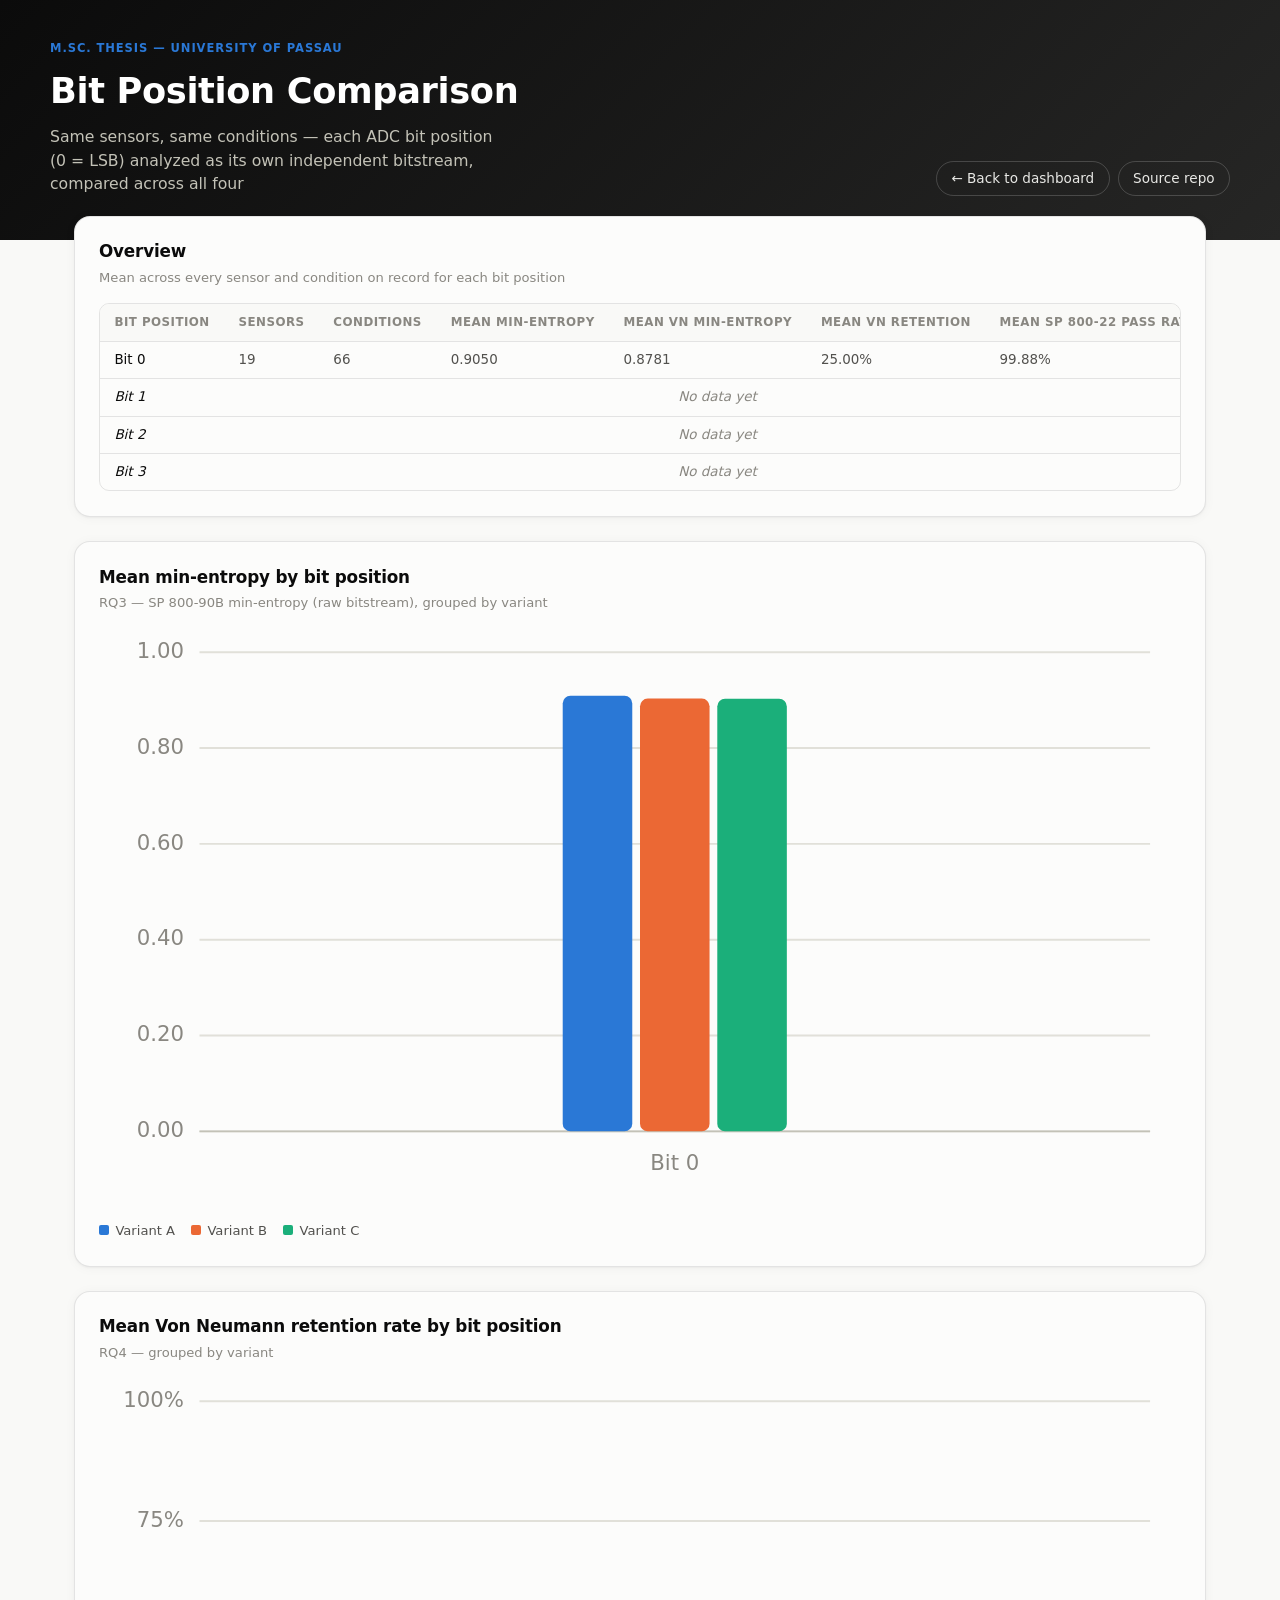
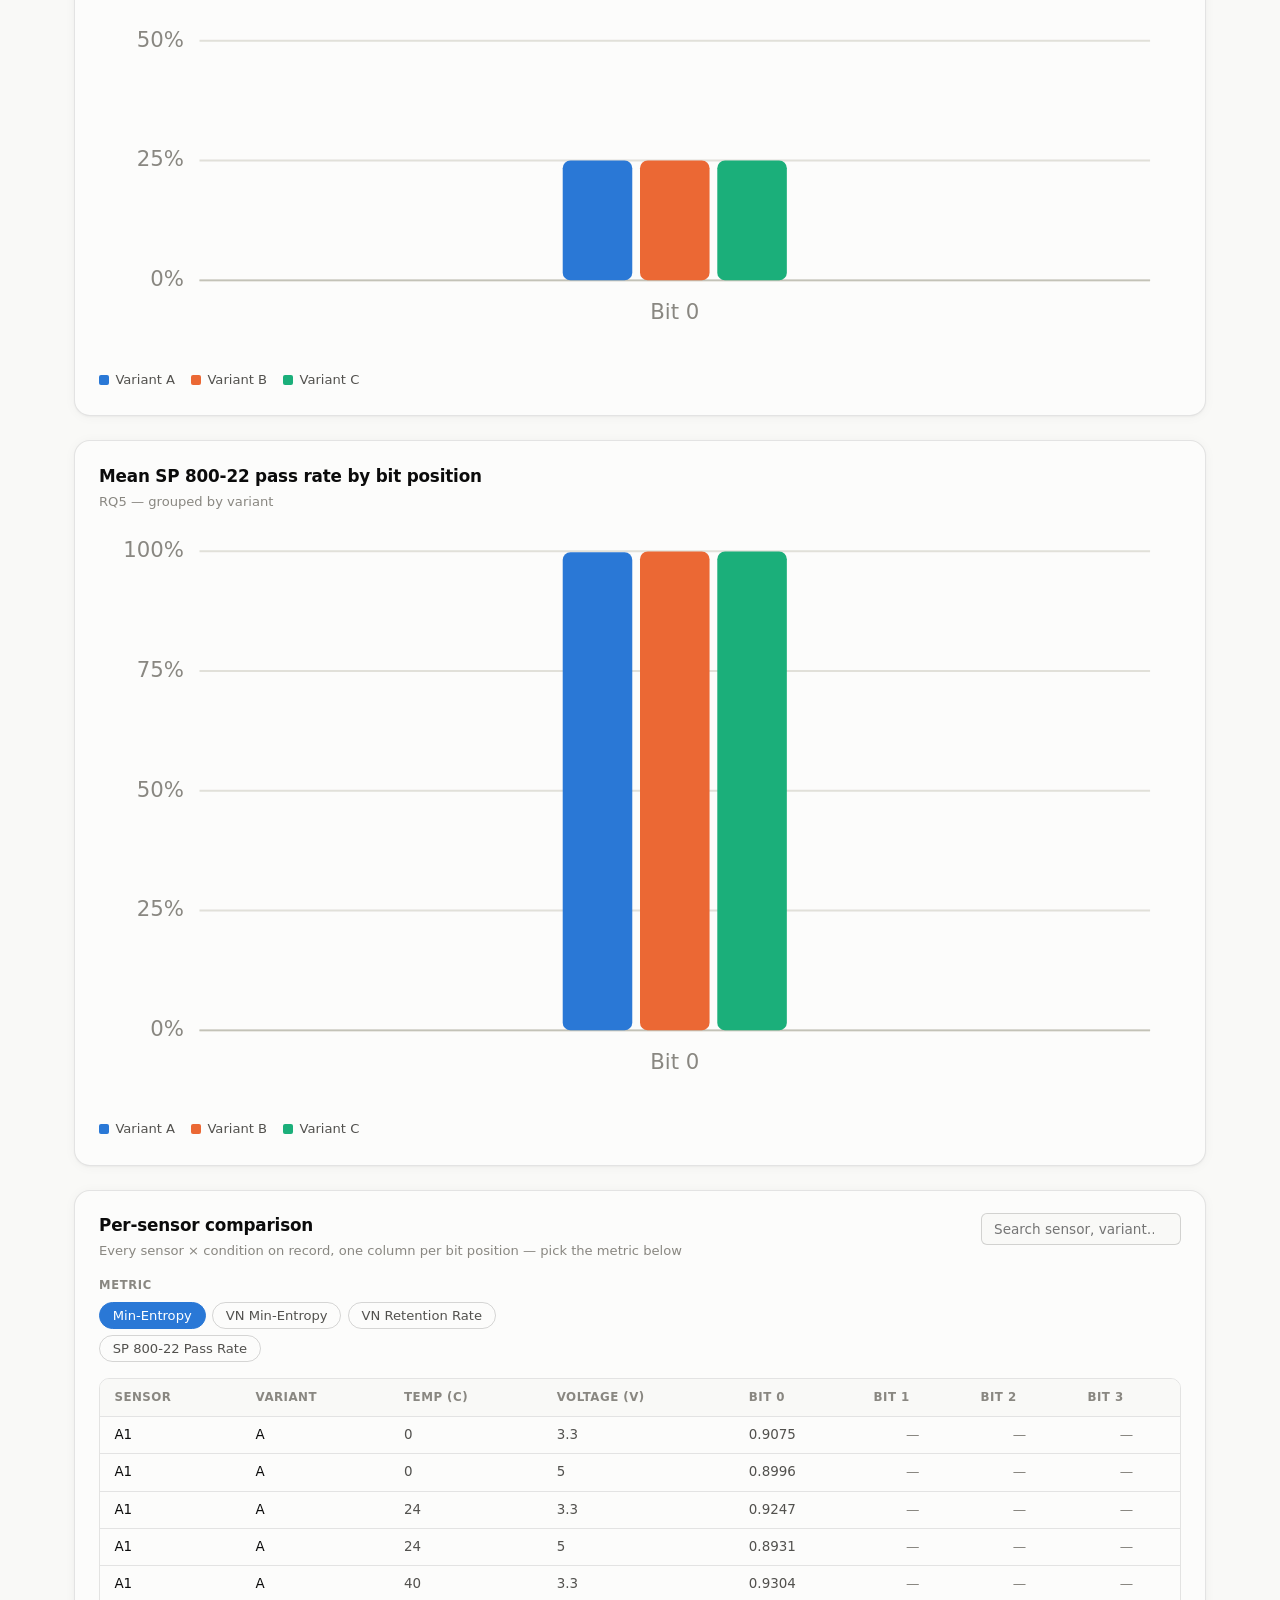
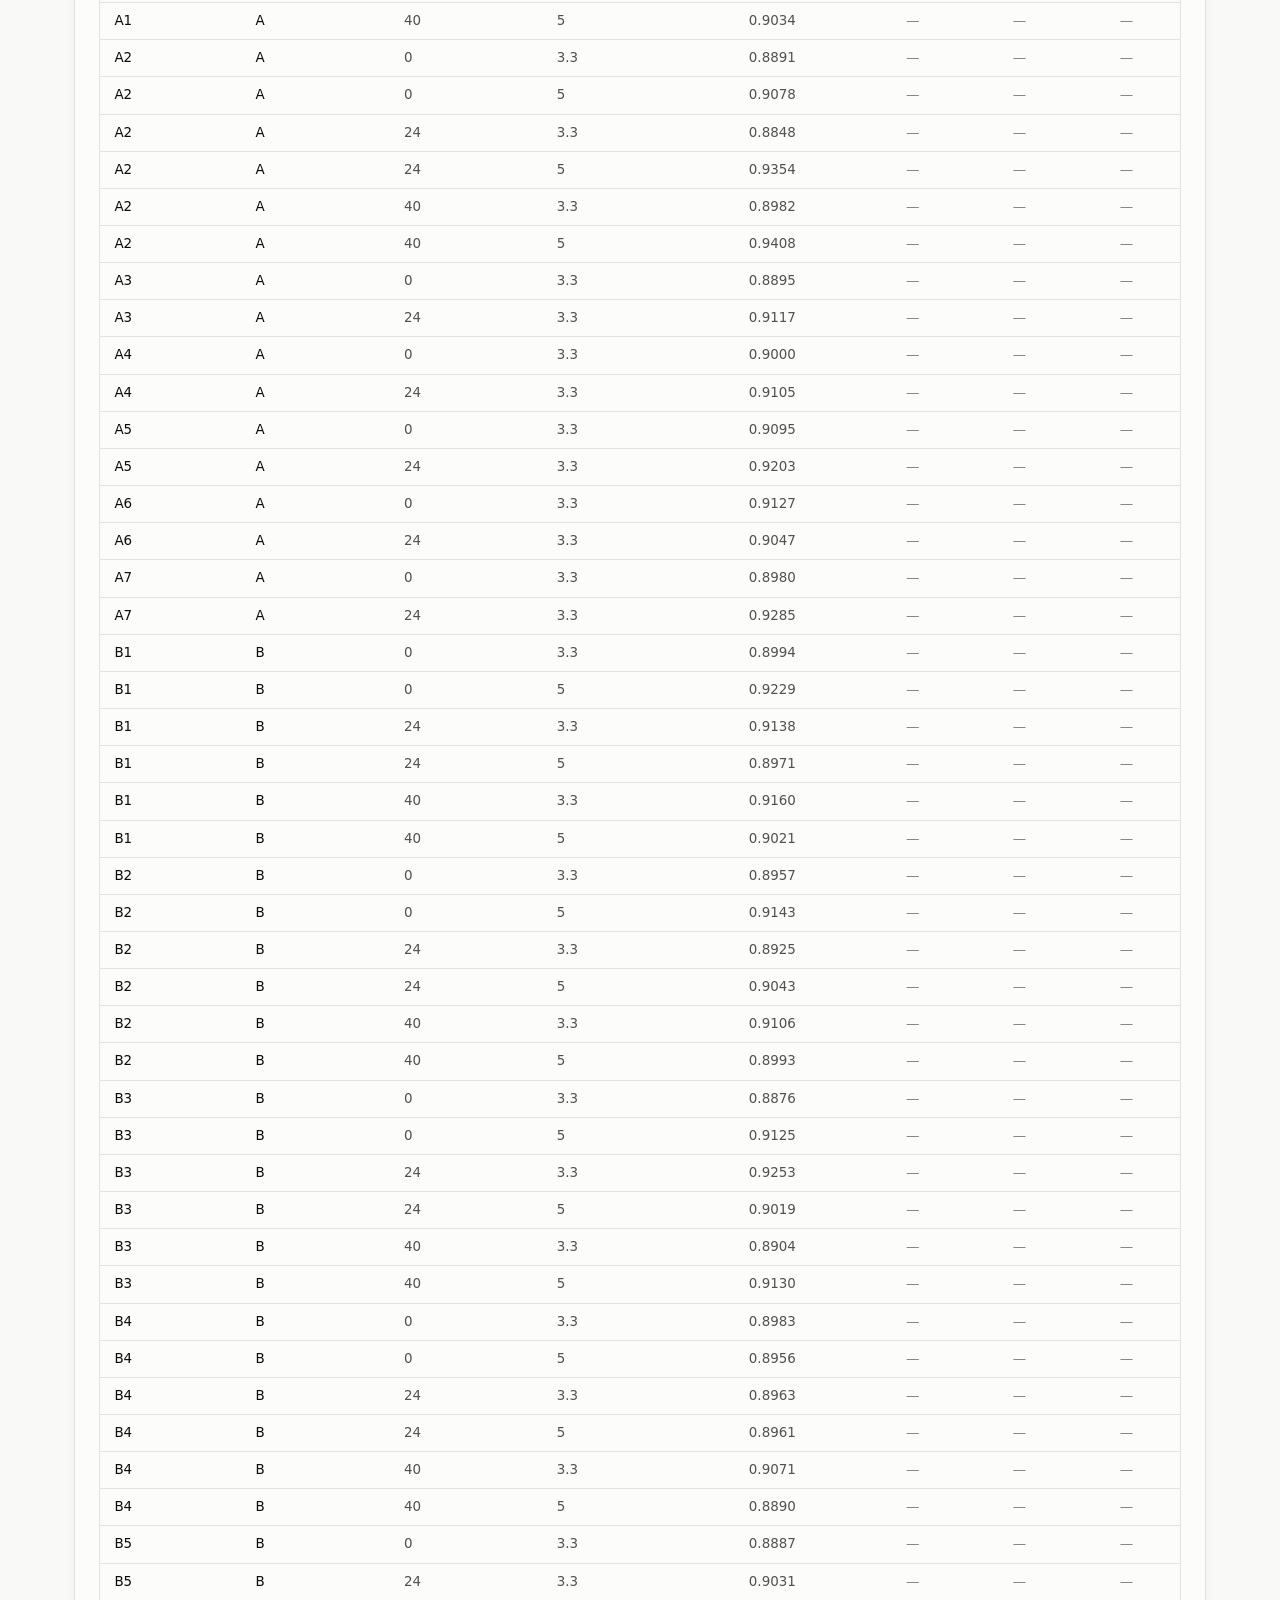
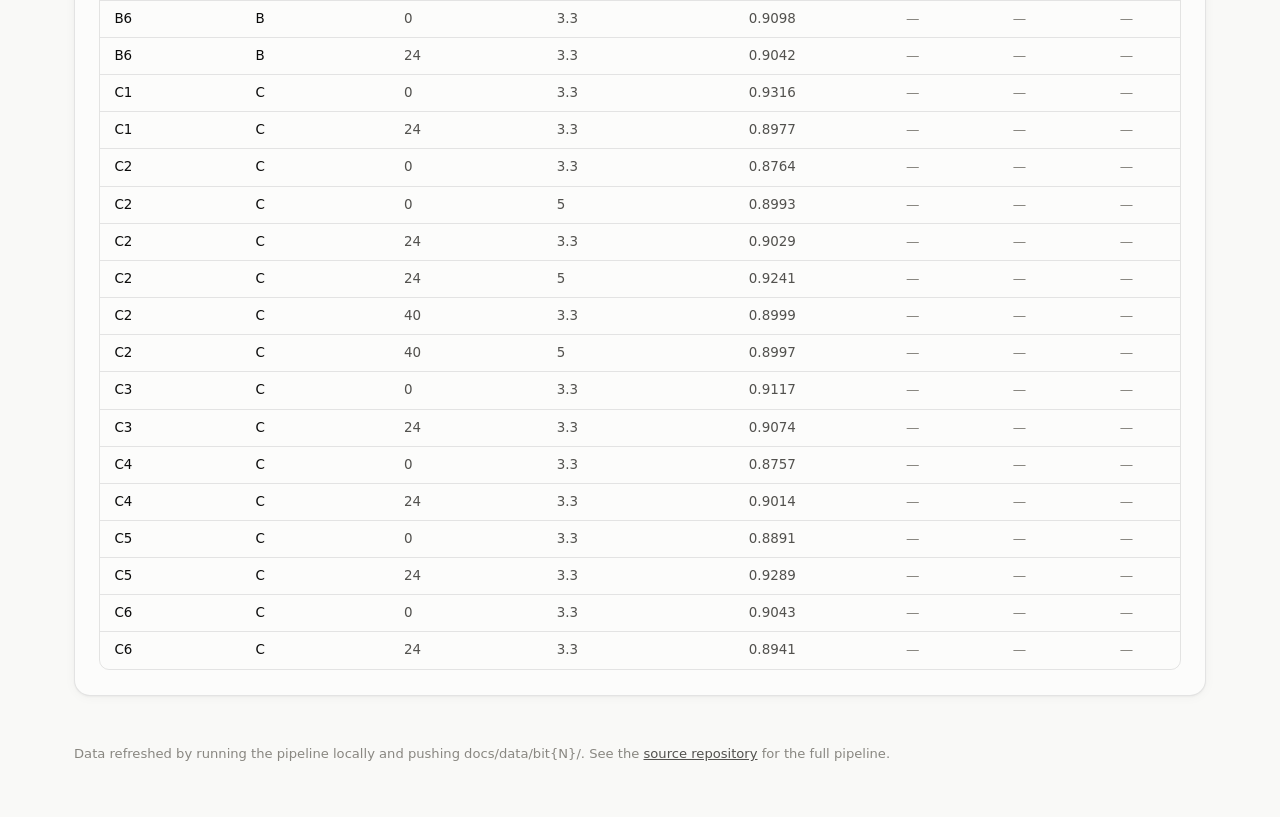
==== docs/compare.html @ b134b30b "Switch multi-bit LSB extraction to per-bit-position analysis; add bit-position comparison view The p" ====
<!doctype html>
<html lang="en">
<head>
<meta charset="utf-8">
<meta name="viewport" content="width=device-width, initial-scale=1">
<title>LM35 TRNG Analysis — Bit Position Comparison</title>
<meta name="description" content="Compare min-entropy, Von Neumann retention, and SP 800-22 pass rate across ADC bit positions 0-3, analyzed as independent bit-plane streams.">
<link rel="stylesheet" href="styles.css">
</head>
<body>

<header class="site-header">
  <div class="header-inner">
    <div class="header-text">
      <p class="eyebrow">M.Sc. Thesis — University of Passau</p>
      <h1>Bit Position Comparison</h1>
      <p class="subtitle">Same sensors, same conditions — each ADC bit position (0 = LSB) analyzed as its own independent bitstream, compared across all four</p>
    </div>
    <nav class="header-meta">
      <a href="index.html">&#8592; Back to dashboard</a>
      <a href="https://github.com/ViravRakholiya/lm35-trng-analysis">Source repo</a>
    </nav>
  </div>
</header>

<main>
  <section class="table-card">
    <div class="card-head">
      <div>
        <h2>Overview</h2>
        <p class="card-sub">Mean across every sensor and condition on record for each bit position</p>
      </div>
    </div>
    <div class="table-scroll"><table id="overview-table"></table></div>
  </section>

  <section class="chart-card">
    <div class="card-head">
      <div>
        <h2>Mean min-entropy by bit position</h2>
        <p class="card-sub">RQ3 — SP 800-90B min-entropy (raw bitstream), grouped by variant</p>
      </div>
    </div>
    <div class="chart-svg-wrap" id="chart-entropy-compare"></div>
  </section>

  <section class="chart-card">
    <div class="card-head">
      <div>
        <h2>Mean Von Neumann retention rate by bit position</h2>
        <p class="card-sub">RQ4 — grouped by variant</p>
      </div>
    </div>
    <div class="chart-svg-wrap" id="chart-retention-compare"></div>
  </section>

  <section class="chart-card">
    <div class="card-head">
      <div>
        <h2>Mean SP 800-22 pass rate by bit position</h2>
        <p class="card-sub">RQ5 — grouped by variant</p>
      </div>
    </div>
    <div class="chart-svg-wrap" id="chart-passrate-compare"></div>
  </section>

  <section class="table-card">
    <div class="card-head">
      <div>
        <h2>Per-sensor comparison</h2>
        <p class="card-sub">Every sensor &times; condition on record, one column per bit position — pick the metric below</p>
      </div>
      <div class="table-tools">
        <input type="search" id="pivot-search" placeholder="Search sensor, variant…">
      </div>
    </div>
    <div class="filter-group" style="margin-bottom: 1rem;">
      <span class="filter-group-label">Metric</span>
      <div class="pill-row" id="metric-switch"></div>
    </div>
    <div class="table-scroll"><table id="pivot-table"></table></div>
  </section>
</main>

<footer class="site-footer">
  <p>Data refreshed by running the pipeline locally and pushing docs/data/bit{N}/. See the
    <a href="https://github.com/ViravRakholiya/lm35-trng-analysis">source repository</a> for the full pipeline.</p>
</footer>

<div id="tooltip" class="tooltip" hidden></div>

<script src="chart-utils.js"></script>
<script src="compare.js"></script>
</body>
</html>
---- docs/styles.css ----
/* ---------------------------------------------------------------------
   Design tokens — validated categorical palette, light-first, dark via
   prefers-color-scheme. See the project's dataviz conventions.
   --------------------------------------------------------------------- */
:root {
  color-scheme: light;
  --surface: #fcfcfb;
  --page: #f9f9f7;
  --ink-primary: #0b0b0b;
  --ink-secondary: #52514e;
  --ink-muted: #898781;
  --gridline: #e1e0d9;
  --baseline: #c3c2b7;
  --border: rgba(11, 11, 11, 0.1);
  --border-strong: rgba(11, 11, 11, 0.16);

  --series-a: #2a78d6;
  --series-b: #eb6834;
  --series-c: #1baf7a;
  --series-volt-1: #4a3aa7;
  --series-volt-2: #eda100;

  --seq-100: #cde2fb;
  --seq-700: #0d366b;
  --pending-fill: repeating-linear-gradient(
    45deg, rgba(137, 135, 129, 0.18), rgba(137, 135, 129, 0.18) 4px,
    transparent 4px, transparent 8px
  );

  --good: #0ca30c;
  --critical: #d03b3b;

  --radius-lg: 16px;
  --radius-md: 10px;
  --radius-sm: 6px;
  --shadow-card: 0 1px 2px rgba(11, 11, 11, 0.04), 0 1px 12px rgba(11, 11, 11, 0.04);
  --font-sans: system-ui, -apple-system, "Segoe UI", sans-serif;
}

@media (prefers-color-scheme: dark) {
  :root:not([data-theme="light"]) {
    color-scheme: dark;
    --surface: #1a1a19;
    --page: #0d0d0d;
    --ink-primary: #ffffff;
    --ink-secondary: #c3c2b7;
    --ink-muted: #898781;
    --gridline: #2c2c2a;
    --baseline: #383835;
    --border: rgba(255, 255, 255, 0.1);
    --border-strong: rgba(255, 255, 255, 0.16);
    --series-a: #3987e5;
    --series-b: #d95926;
    --series-c: #199e70;
    --series-volt-1: #9085e9;
    --series-volt-2: #c98500;
    --seq-100: #184f95;
    --seq-700: #cde2fb;
    --good: #0ca30c;
    --critical: #e66767;
  }
}
:root[data-theme="dark"] {
  color-scheme: dark;
  --surface: #1a1a19;
  --page: #0d0d0d;
  --ink-primary: #ffffff;
  --ink-secondary: #c3c2b7;
  --ink-muted: #898781;
  --gridline: #2c2c2a;
  --baseline: #383835;
  --border: rgba(255, 255, 255, 0.1);
  --border-strong: rgba(255, 255, 255, 0.16);
  --series-a: #3987e5;
  --series-b: #d95926;
  --series-c: #199e70;
  --series-volt-1: #9085e9;
  --series-volt-2: #c98500;
  --seq-100: #184f95;
  --seq-700: #cde2fb;
  --good: #0ca30c;
  --critical: #e66767;
}

* { box-sizing: border-box; }
html, body { margin: 0; padding: 0; }
body {
  background: var(--page);
  color: var(--ink-primary);
  font-family: var(--font-sans);
  font-size: 15px;
  line-height: 1.5;
  -webkit-font-smoothing: antialiased;
}
h1, h2, h3 { letter-spacing: -0.01em; margin: 0; }
a { color: var(--series-a); }

/* ---------------------------------------------------------------------
   Header
   --------------------------------------------------------------------- */
.site-header {
  background: linear-gradient(135deg, #0b0b0b 0%, #262625 100%);
  padding: 2.5rem 1.5rem 2.75rem;
}
.header-inner {
  max-width: 1180px;
  margin: 0 auto;
  display: flex;
  align-items: flex-end;
  justify-content: space-between;
  gap: 1.5rem;
  flex-wrap: wrap;
}
.eyebrow {
  color: var(--series-a);
  text-transform: uppercase;
  font-size: 0.72rem;
  font-weight: 600;
  letter-spacing: 0.08em;
  margin: 0 0 0.5rem;
}
.site-header h1 { color: #ffffff; font-size: clamp(1.6rem, 3vw, 2.2rem); }
.subtitle { color: #c3c2b7; margin: 0.45rem 0 0; font-size: 0.98rem; max-width: 46ch; }
.header-meta {
  display: flex;
  gap: 0.5rem;
  flex-wrap: wrap;
}
.header-meta a {
  color: #e8e8e5;
  font-size: 0.85rem;
  text-decoration: none;
  border: 1px solid rgba(255, 255, 255, 0.18);
  border-radius: 999px;
  padding: 0.4rem 0.9rem;
  transition: background 0.15s ease;
}
.header-meta a:hover { background: rgba(255, 255, 255, 0.08); }
.header-meta-cta {
  background: var(--series-a);
  border-color: var(--series-a) !important;
  color: #ffffff !important;
  font-weight: 600;
}
.header-meta-cta:hover { opacity: 0.88; }

main {
  max-width: 1180px;
  margin: -1.5rem auto 3rem;
  padding: 0 1.5rem;
  display: flex;
  flex-direction: column;
  gap: 1.5rem;
}
/* Flex items default to min-width: auto, which lets a wide child (an SVG
   chart with a large intrinsic viewBox) force the card wider than the page
   instead of respecting its own width:100% — the classic flexbox "min-width
   auto" trap. Overriding to 0 lets every card actually shrink to fit. */
main > * { min-width: 0; }

.ayyada-intro { margin-bottom: -0.75rem; }
.ayyada-intro h2 { font-size: 1.05rem; }
.chart-row { display: flex; flex-wrap: wrap; gap: 1.5rem; }
.chart-row > .chart-card { flex: 1 1 260px; min-width: 260px; }

/* ---------------------------------------------------------------------
   Stat tiles
   --------------------------------------------------------------------- */
.stat-row {
  display: grid;
  grid-template-columns: repeat(auto-fit, minmax(180px, 1fr));
  gap: 1rem;
}
.stat-tile {
  background: var(--surface);
  border: 1px solid var(--border);
  border-radius: var(--radius-lg);
  box-shadow: var(--shadow-card);
  padding: 1.1rem 1.3rem;
}
.stat-label { color: var(--ink-muted); font-size: 0.82rem; margin-bottom: 0.35rem; }
.stat-value { font-size: 1.9rem; font-weight: 600; font-variant-numeric: proportional-nums; }
.stat-sub { color: var(--ink-muted); font-size: 0.78rem; margin-top: 0.2rem; }

/* ---------------------------------------------------------------------
   Bit position switcher
   --------------------------------------------------------------------- */
.bit-switch-bar {
  background: var(--surface);
  border: 1px solid var(--border);
  border-radius: var(--radius-lg);
  box-shadow: var(--shadow-card);
  padding: 1rem 1.3rem;
  display: flex;
  align-items: center;
  gap: 1rem;
  flex-wrap: wrap;
}
.bit-switch-bar .pill-row { max-width: none; }

/* ---------------------------------------------------------------------
   Filter bar
   --------------------------------------------------------------------- */
.filter-bar {
  background: var(--surface);
  border: 1px solid var(--border);
  border-radius: var(--radius-lg);
  box-shadow: var(--shadow-card);
  padding: 1.1rem 1.3rem;
  display: flex;
  flex-wrap: wrap;
  align-items: flex-start;
  gap: 1.5rem;
}
.filter-group { display: flex; flex-direction: column; gap: 0.45rem; }
.filter-group-label {
  font-size: 0.72rem;
  font-weight: 600;
  text-transform: uppercase;
  letter-spacing: 0.06em;
  color: var(--ink-muted);
}
.pill-row { display: flex; flex-wrap: wrap; gap: 0.4rem; max-width: 420px; }
.pill {
  border: 1px solid var(--border-strong);
  background: transparent;
  color: var(--ink-secondary);
  border-radius: 999px;
  padding: 0.32rem 0.8rem;
  font-size: 0.82rem;
  font-family: inherit;
  cursor: pointer;
  transition: all 0.12s ease;
}
.pill:hover { border-color: var(--series-a); color: var(--ink-primary); }
.pill.active {
  background: var(--series-a);
  border-color: var(--series-a);
  color: #ffffff;
  font-weight: 500;
}
.filter-bar-actions { margin-left: auto; align-self: center; }
.btn-ghost {
  border: 1px solid var(--border-strong);
  background: transparent;
  color: var(--ink-secondary);
  border-radius: var(--radius-sm);
  padding: 0.5rem 1rem;
  font-family: inherit;
  font-size: 0.85rem;
  cursor: pointer;
  transition: all 0.12s ease;
}
.btn-ghost:hover { border-color: var(--series-a); color: var(--series-a); }

/* ---------------------------------------------------------------------
   Cards (charts / tables / detail)
   --------------------------------------------------------------------- */
.chart-card, .table-card, .detail-card {
  background: var(--surface);
  border: 1px solid var(--border);
  border-radius: var(--radius-lg);
  box-shadow: var(--shadow-card);
  padding: 1.4rem 1.5rem 1.6rem;
}
.card-head {
  display: flex;
  justify-content: space-between;
  align-items: flex-start;
  flex-wrap: wrap;
  gap: 0.75rem;
  margin-bottom: 1rem;
}
.card-head h2 { font-size: 1.05rem; }
.card-sub { color: var(--ink-muted); font-size: 0.82rem; margin: 0.2rem 0 0; }
.empty-state { color: var(--ink-muted); font-size: 0.9rem; padding: 2rem 0; text-align: center; }

/* ---------------------------------------------------------------------
   Charts (hand-built SVG)
   --------------------------------------------------------------------- */
.chart-svg-wrap { position: relative; width: 100%; }
.chart-svg-wrap svg { width: 100%; height: auto; display: block; overflow: visible; }
.chart-facets { display: flex; flex-wrap: wrap; gap: 1.5rem; }
.chart-facets > div { min-width: 0; }
.facet-title { text-align: center; font-size: 0.78rem; color: var(--ink-muted); margin-bottom: 0.25rem; }

.axis-label {
  fill: var(--ink-muted);
  font-size: 11px;
  font-family: var(--font-sans);
  /* A halo, not just top z-order: a y-axis label can land directly over a
     data mark (e.g. a box-plot box spanning that value) — gray text on a
     tinted fill loses contrast even when it's the topmost element. The
     halo keeps it legible against any background it happens to cross. */
  paint-order: stroke fill;
  stroke: var(--surface);
  stroke-width: 3px;
  stroke-linejoin: round;
}
.gridline { stroke: var(--gridline); stroke-width: 1; }
.baseline { stroke: var(--baseline); stroke-width: 1; }
.mark-line { fill: none; stroke-width: 2; stroke-linejoin: round; stroke-linecap: round; }
.mark-dot { stroke: var(--surface); stroke-width: 2; }
.mark-bar { rx: 4; }
.hit-target { fill: transparent; cursor: pointer; }
.hit-target.hovered { fill: rgba(11, 11, 11, 0.03); }

.legend { display: flex; flex-wrap: wrap; gap: 1rem; margin-top: 0.75rem; }
.legend-item { display: flex; align-items: center; gap: 0.4rem; font-size: 0.82rem; color: var(--ink-secondary); }
.legend-swatch { width: 12px; height: 3px; border-radius: 2px; display: inline-block; }
.legend-swatch-rect { width: 10px; height: 10px; border-radius: 2px; }
.legend-swatch-hatch { width: 10px; height: 10px; border-radius: 2px; background-image: var(--pending-fill); border: 1px solid var(--border-strong); }

/* Heatmap */
.heatmap-scroll { overflow-x: auto; }
.heatmap-cell { stroke: var(--surface); stroke-width: 2; }
.heatmap-label { fill: var(--ink-muted); font-size: 10.5px; font-family: var(--font-sans); }
.heatmap-legend { display: flex; align-items: center; gap: 0.6rem; margin-top: 1rem; font-size: 0.78rem; color: var(--ink-muted); }
.heatmap-ramp { width: 160px; height: 10px; border-radius: 4px; background: linear-gradient(90deg, var(--seq-100), var(--seq-700)); }

/* Box plot */
.box-whisker { stroke: var(--ink-muted); stroke-width: 1.5; }
.box-cap { stroke: var(--ink-muted); stroke-width: 1.5; }
.box-rect { stroke-width: 2; }
.box-median { stroke-width: 2.5; }
.box-jitter { opacity: 0.55; }

/* Pending / not-yet-available series */
.mark-bar.pending { fill: var(--page); stroke: var(--border-strong); stroke-width: 1; stroke-dasharray: 3 3; }
.pending-note {
  background: var(--page);
  border: 1px dashed var(--border-strong);
  border-radius: var(--radius-md);
  padding: 1rem 1.2rem;
  color: var(--ink-secondary);
  font-size: 0.85rem;
  line-height: 1.55;
}
.pending-note code { background: var(--border); padding: 0.1rem 0.35rem; border-radius: 4px; font-size: 0.82em; }

.tooltip {
  position: fixed;
  z-index: 50;
  background: var(--ink-primary);
  color: var(--page);
  border-radius: var(--radius-sm);
  padding: 0.55rem 0.75rem;
  font-size: 0.8rem;
  pointer-events: none;
  box-shadow: 0 4px 16px rgba(0, 0, 0, 0.2);
  max-width: 260px;
}
.tooltip .tt-title { font-weight: 600; margin-bottom: 0.3rem; }
.tooltip .tt-row { display: flex; align-items: center; gap: 0.4rem; }
.tooltip .tt-key { width: 10px; height: 2px; display: inline-block; border-radius: 1px; }
.tooltip .tt-value { font-weight: 600; margin-left: auto; padding-left: 0.6rem; }

/* ---------------------------------------------------------------------
   Tables
   --------------------------------------------------------------------- */
.table-tools { display: flex; gap: 0.6rem; align-items: center; }
input[type="search"] {
  font-family: inherit;
  font-size: 0.85rem;
  padding: 0.45rem 0.75rem;
  border: 1px solid var(--border-strong);
  border-radius: var(--radius-sm);
  background: var(--page);
  color: var(--ink-primary);
  min-width: 200px;
}
input[type="search"]:focus { outline: 2px solid var(--series-a); outline-offset: 1px; }

.table-scroll { overflow-x: auto; border: 1px solid var(--border); border-radius: var(--radius-md); }
table { width: 100%; border-collapse: collapse; font-size: 0.84rem; white-space: nowrap; }
thead th {
  text-align: left;
  background: var(--page);
  color: var(--ink-muted);
  font-weight: 600;
  font-size: 0.74rem;
  text-transform: uppercase;
  letter-spacing: 0.04em;
  padding: 0.6rem 0.9rem;
  border-bottom: 1px solid var(--border);
  cursor: pointer;
  position: sticky;
  top: 0;
}
thead th:hover { color: var(--ink-primary); }
thead th.sorted::after { content: " " attr(data-dir); opacity: 0.6; }
tbody td {
  padding: 0.5rem 0.9rem;
  border-bottom: 1px solid var(--border);
  font-variant-numeric: tabular-nums;
  color: var(--ink-secondary);
}
tbody tr:last-child td { border-bottom: none; }
tbody tr:hover td { background: var(--page); }
tbody td:first-child, tbody td.text-cell { font-variant-numeric: normal; color: var(--ink-primary); }
.pending-row td { color: var(--ink-muted); font-style: italic; }
.empty-cell { color: var(--ink-muted); text-align: center; }
#overview-table thead th, #pivot-table thead th { cursor: default; }
.badge {
  display: inline-flex;
  align-items: center;
  gap: 0.3rem;
  font-size: 0.76rem;
  font-weight: 600;
  padding: 0.15rem 0.55rem;
  border-radius: 999px;
}
.badge.pass { background: rgba(12, 163, 12, 0.12); color: var(--good); }
.badge.fail { background: rgba(208, 59, 59, 0.12); color: var(--critical); }

/* ---------------------------------------------------------------------
   Detail panel
   --------------------------------------------------------------------- */
.detail-controls { margin-bottom: 1rem; }
select {
  font-family: inherit;
  font-size: 0.9rem;
  padding: 0.55rem 0.8rem;
  border: 1px solid var(--border-strong);
  border-radius: var(--radius-sm);
  background: var(--surface);
  color: var(--ink-primary);
  min-width: 260px;
}
.detail-stats {
  display: grid;
  grid-template-columns: repeat(auto-fit, minmax(160px, 1fr));
  gap: 1rem;
  margin-bottom: 1.5rem;
}
.detail-tables { display: flex; flex-direction: column; gap: 1.5rem; }
.detail-tables h3 { font-size: 0.9rem; margin-bottom: 0.7rem; }
.detail-tables .table-tools { margin-bottom: 0.7rem; }

/* ---------------------------------------------------------------------
   Footer
   --------------------------------------------------------------------- */
.site-footer {
  max-width: 1180px;
  margin: 0 auto;
  padding: 0 1.5rem 2.5rem;
  color: var(--ink-muted);
  font-size: 0.82rem;
}
.site-footer a { color: var(--ink-secondary); }

@media (max-width: 900px) {
  .chart-facets { flex-direction: column; }
  .chart-facets > div { width: 100%; }
}

@media (max-width: 640px) {
  body { font-size: 14px; }
  .site-header { padding: 1.75rem 1rem 2.25rem; }
  .header-inner { align-items: flex-start; }
  .header-meta { display: none; }
  main { padding: 0 1rem; gap: 1rem; margin-top: -1.25rem; }
  .chart-card, .table-card, .detail-card, .filter-bar { padding: 1.1rem 1rem 1.3rem; }
  .stat-row { grid-template-columns: repeat(2, 1fr); gap: 0.7rem; }
  .stat-tile { padding: 0.85rem 1rem; }
  .stat-value { font-size: 1.4rem; }
  .filter-bar { flex-direction: column; gap: 1rem; }
  .filter-bar-actions { margin-left: 0; align-self: flex-start; }
  .pill-row { max-width: 100%; }
  .detail-stats { grid-template-columns: 1fr 1fr; }
  select, input[type="search"] { min-width: 0; width: 100%; }
  .table-tools { flex-wrap: wrap; width: 100%; }
  .card-head { flex-direction: column; align-items: stretch; }
}
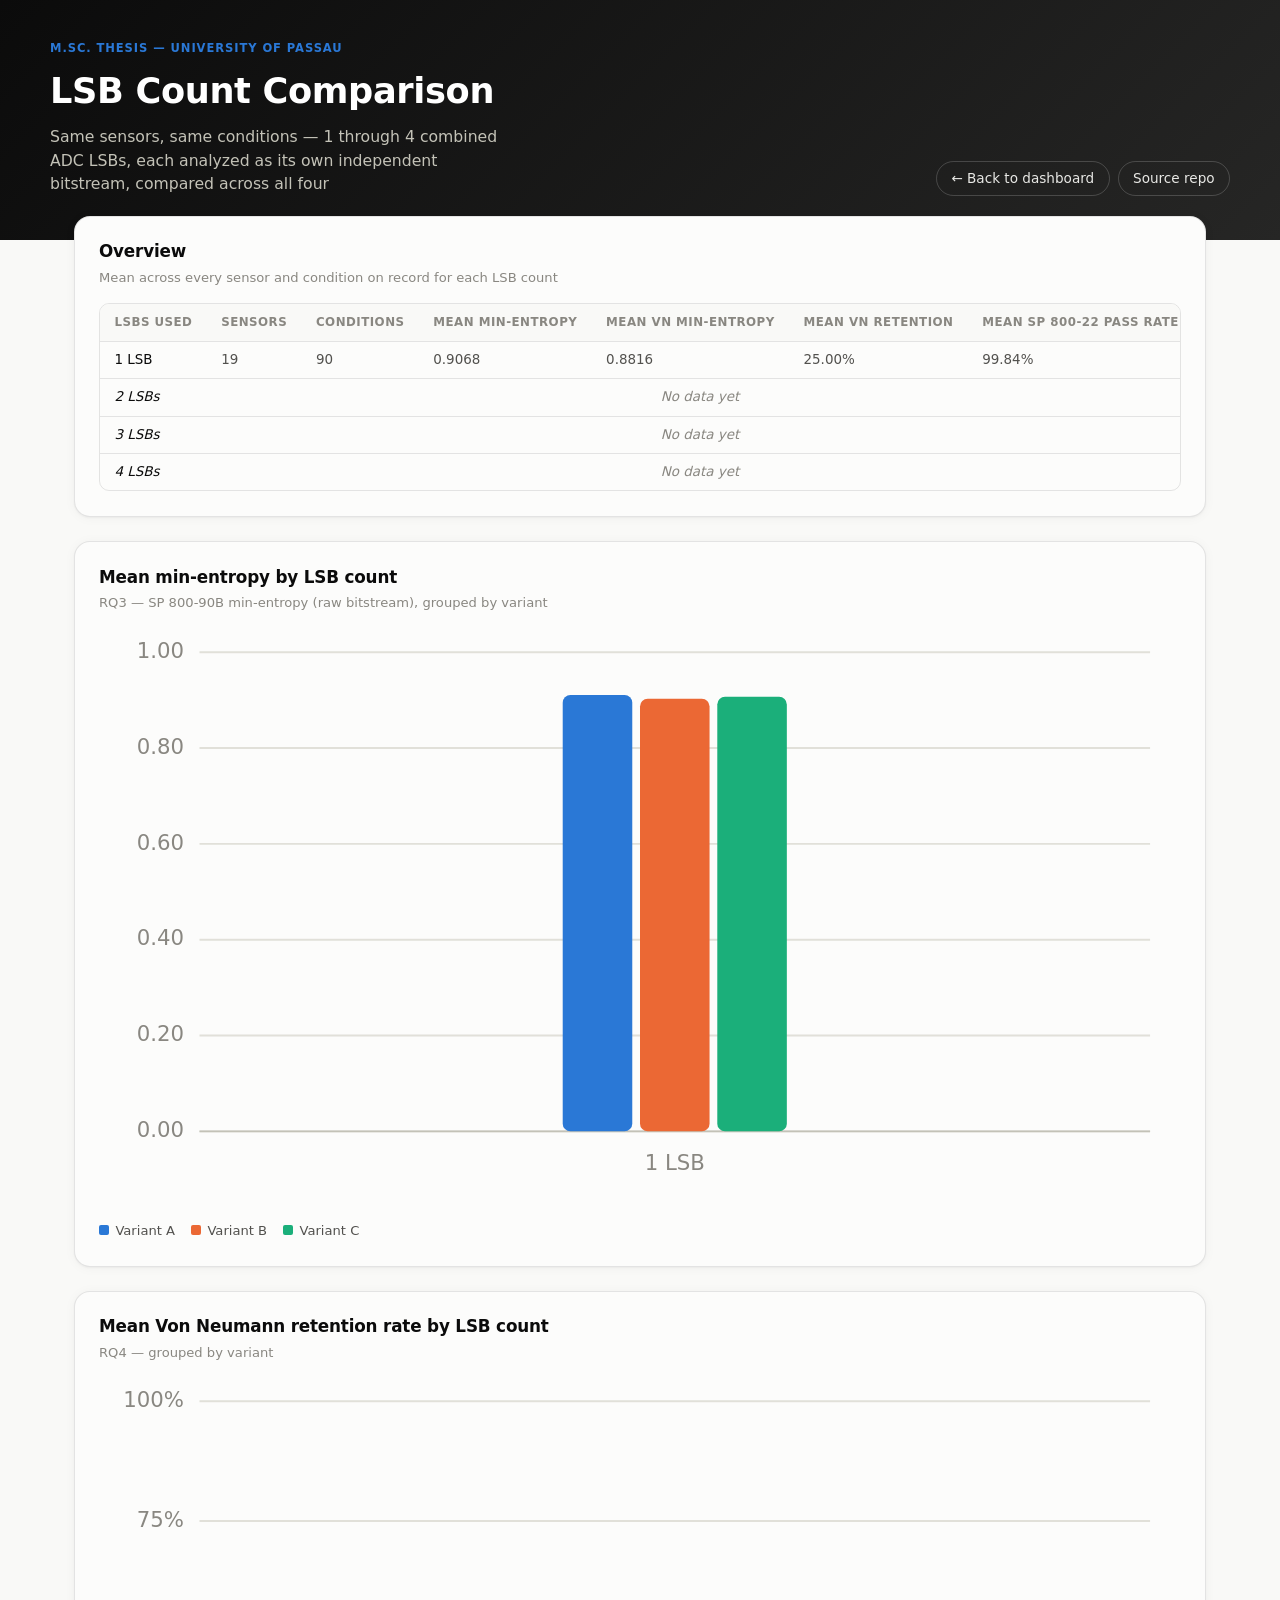
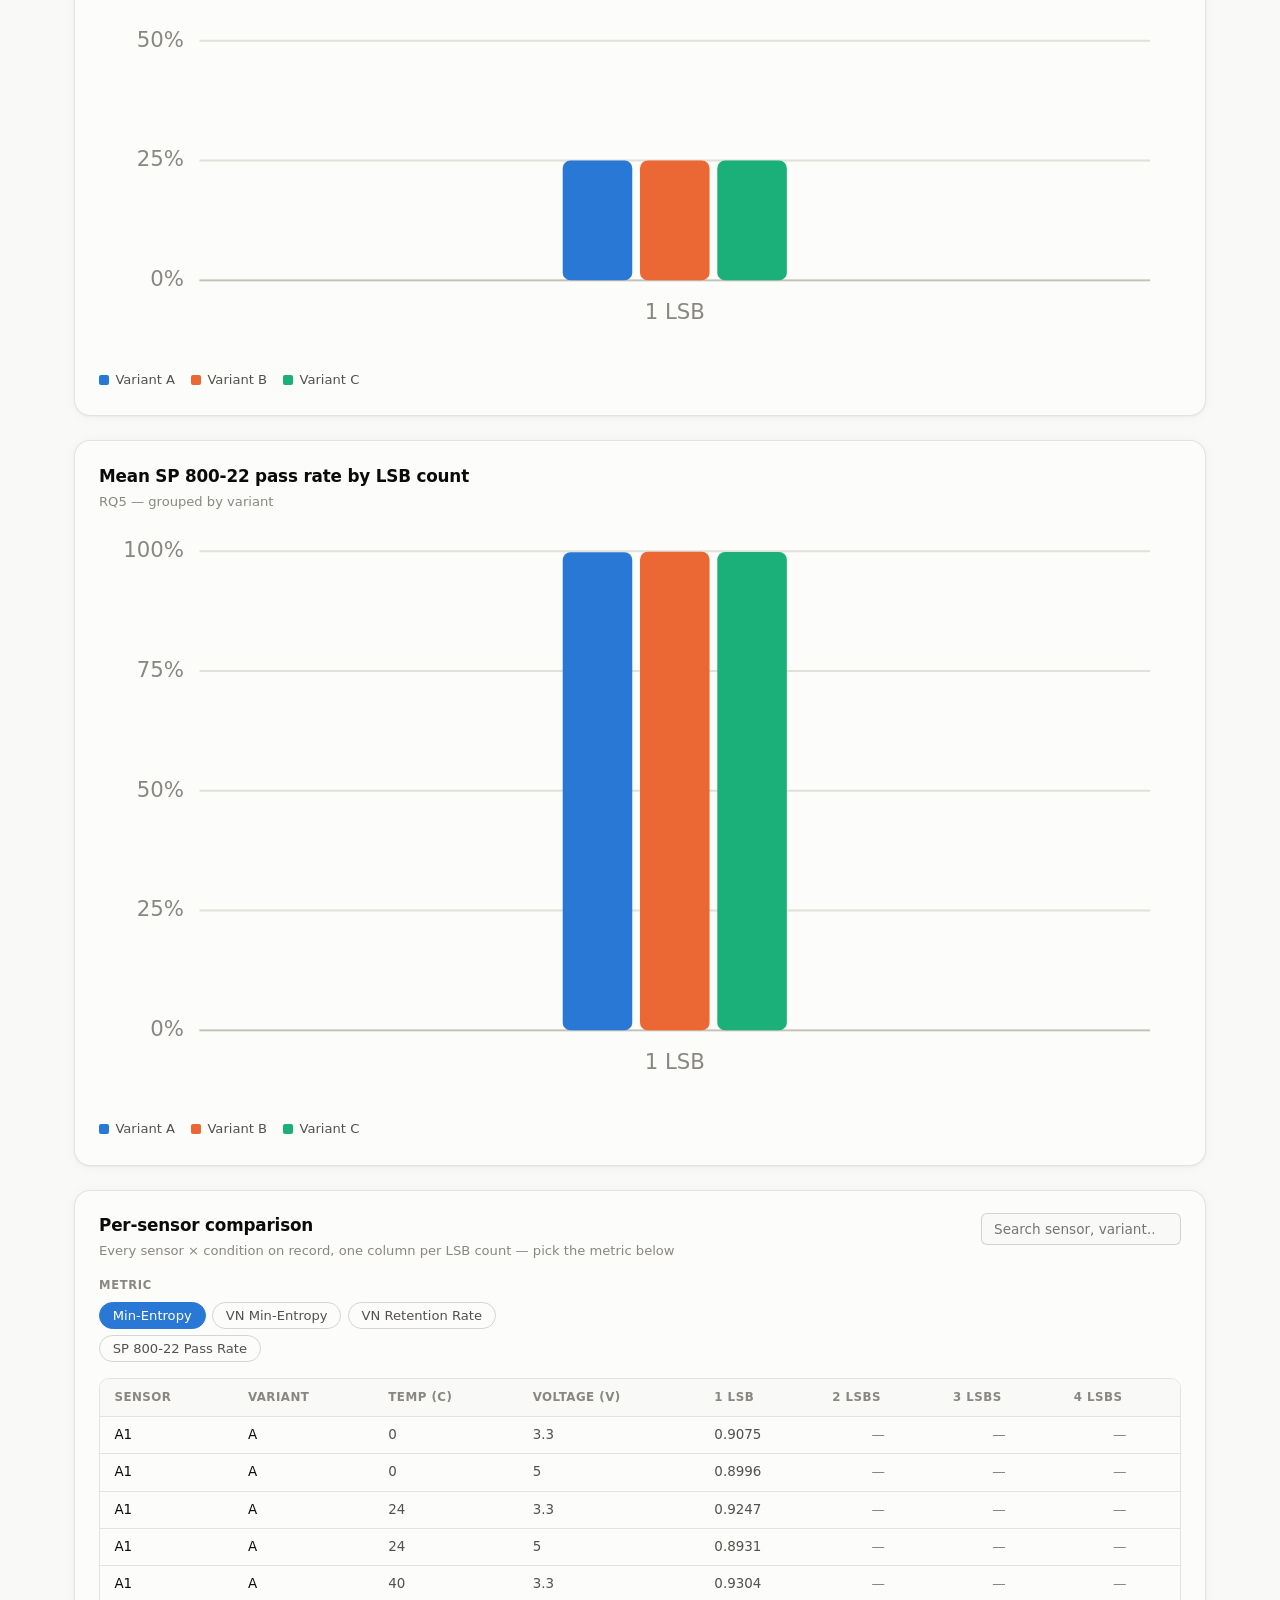
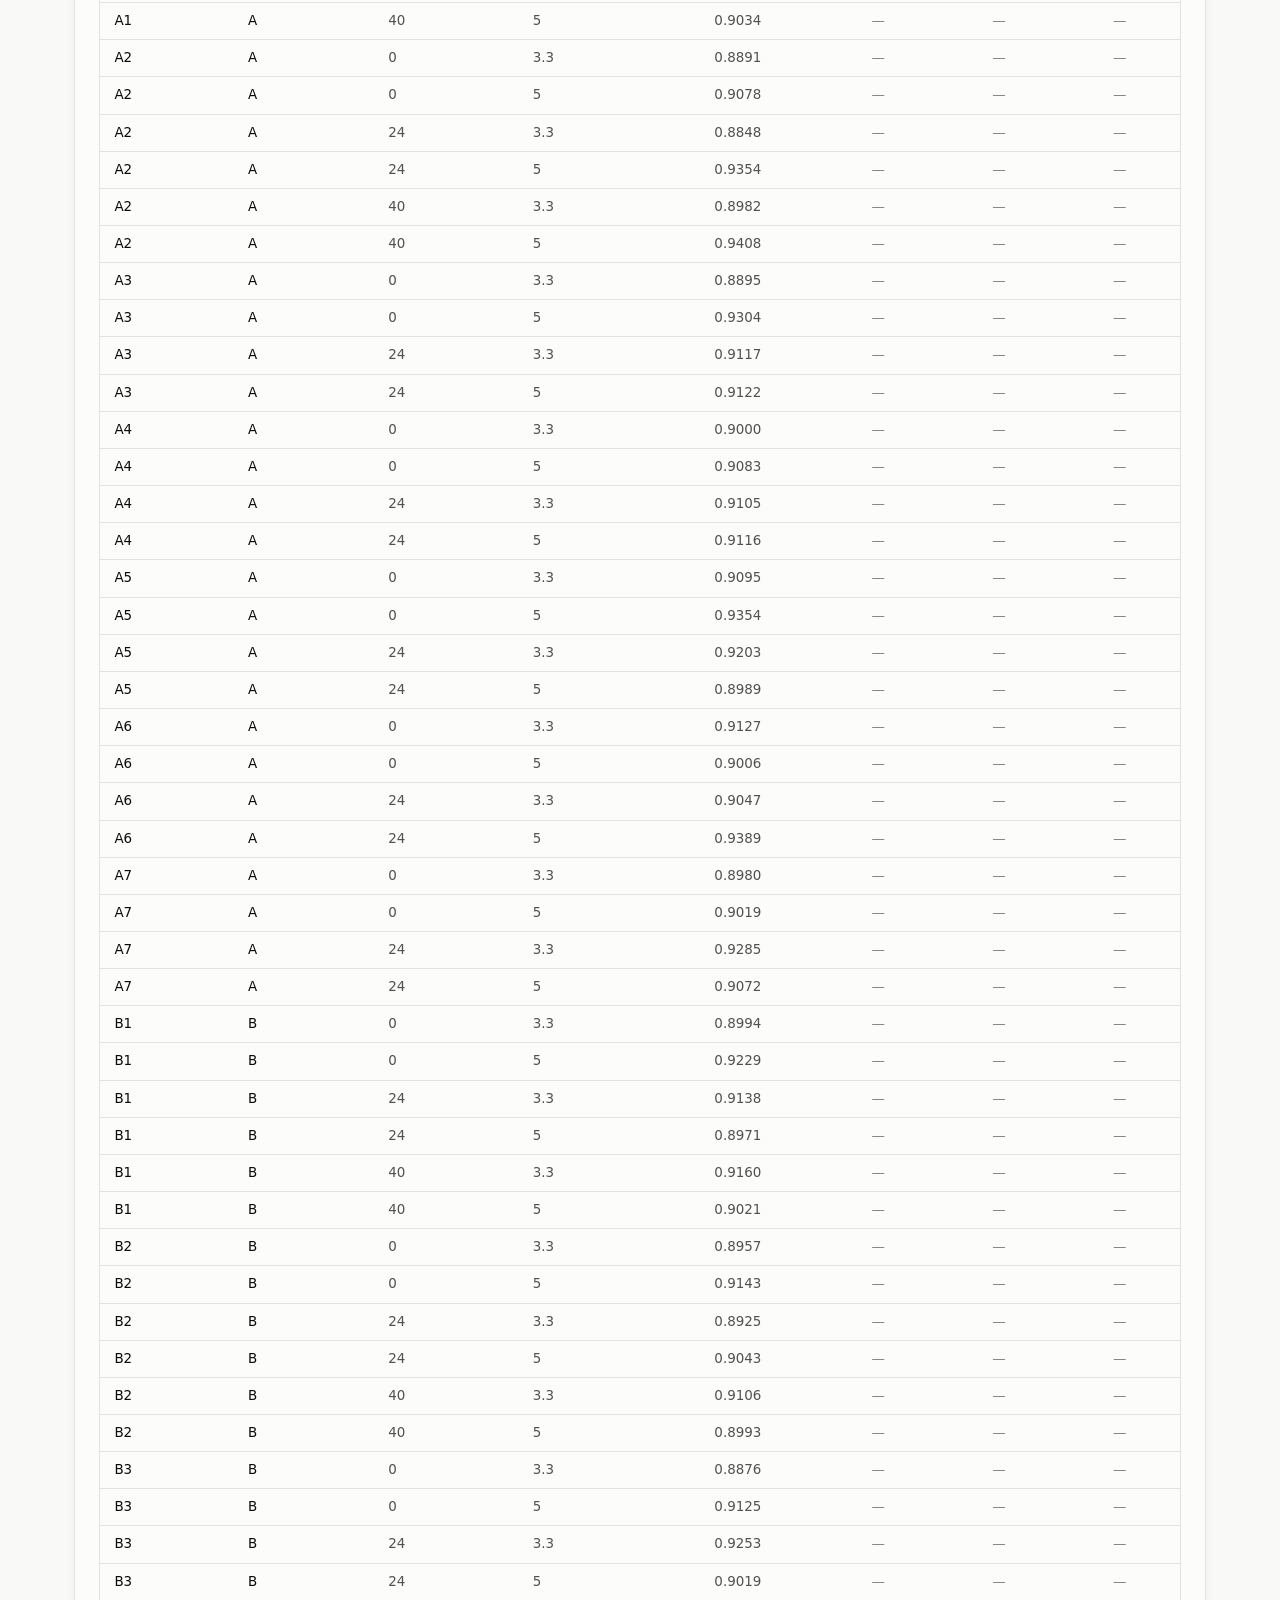
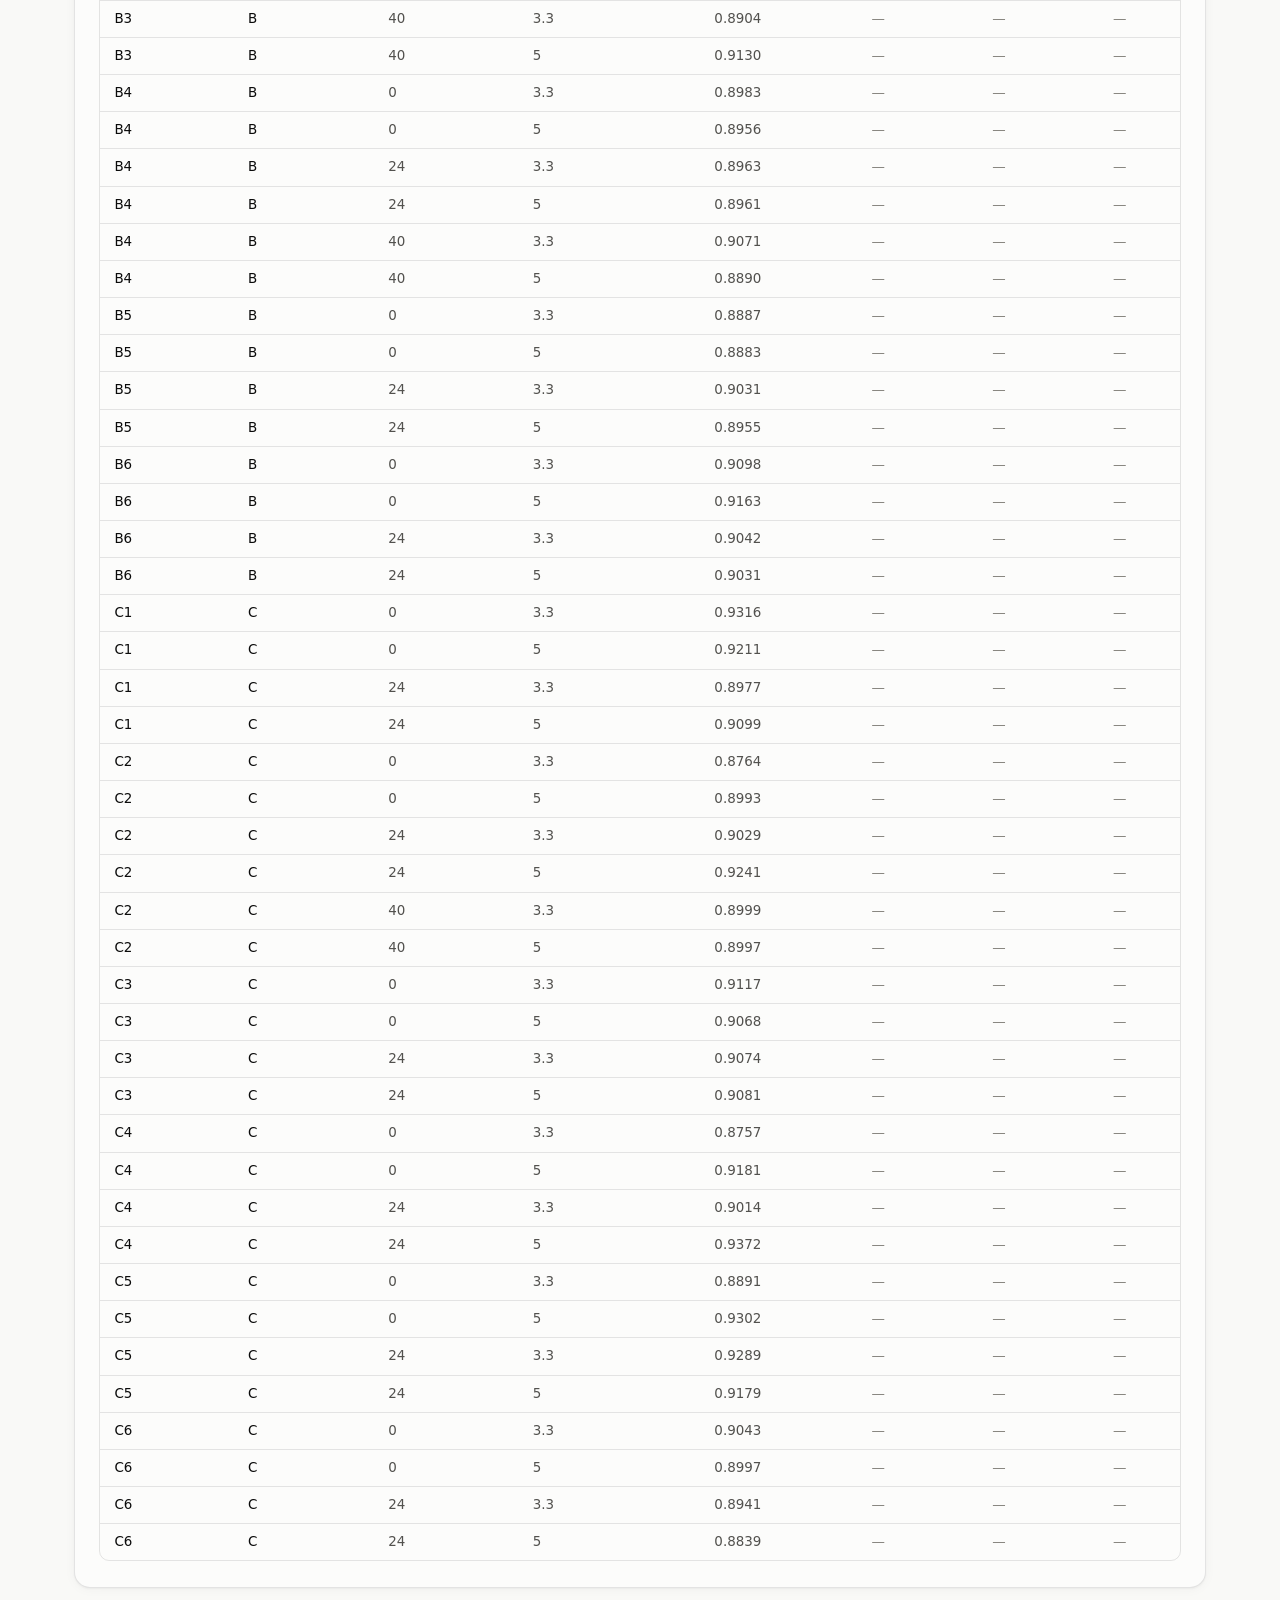
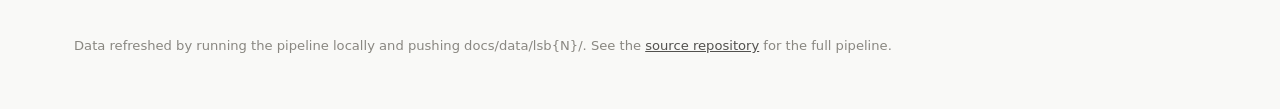
==== commit edcecff8: "Fix LSB extraction to combine bits, not analyze bit positions independently "k LSBs" previously mean" ====
--- a/docs/compare.html
+++ b/docs/compare.html
@@ -3,8 +3,8 @@
 <head>
 <meta charset="utf-8">
 <meta name="viewport" content="width=device-width, initial-scale=1">
-<title>LM35 TRNG Analysis — Bit Position Comparison</title>
-<meta name="description" content="Compare min-entropy, Von Neumann retention, and SP 800-22 pass rate across ADC bit positions 0-3, analyzed as independent bit-plane streams.">
+<title>LM35 TRNG Analysis — LSB Count Comparison</title>
+<meta name="description" content="Compare min-entropy, Von Neumann retention, and SP 800-22 pass rate across 1-4 combined ADC LSBs.">
 <link rel="stylesheet" href="styles.css">
 </head>
 <body>
@@ -13,8 +13,8 @@
   <div class="header-inner">
     <div class="header-text">
       <p class="eyebrow">M.Sc. Thesis — University of Passau</p>
-      <h1>Bit Position Comparison</h1>
-      <p class="subtitle">Same sensors, same conditions — each ADC bit position (0 = LSB) analyzed as its own independent bitstream, compared across all four</p>
+      <h1>LSB Count Comparison</h1>
+      <p class="subtitle">Same sensors, same conditions — 1 through 4 combined ADC LSBs, each analyzed as its own independent bitstream, compared across all four</p>
     </div>
     <nav class="header-meta">
       <a href="index.html">&#8592; Back to dashboard</a>
@@ -28,7 +28,7 @@
     <div class="card-head">
       <div>
         <h2>Overview</h2>
-        <p class="card-sub">Mean across every sensor and condition on record for each bit position</p>
+        <p class="card-sub">Mean across every sensor and condition on record for each LSB count</p>
       </div>
     </div>
     <div class="table-scroll"><table id="overview-table"></table></div>
@@ -37,7 +37,7 @@
   <section class="chart-card">
     <div class="card-head">
       <div>
-        <h2>Mean min-entropy by bit position</h2>
+        <h2>Mean min-entropy by LSB count</h2>
         <p class="card-sub">RQ3 — SP 800-90B min-entropy (raw bitstream), grouped by variant</p>
       </div>
     </div>
@@ -47,7 +47,7 @@
   <section class="chart-card">
     <div class="card-head">
       <div>
-        <h2>Mean Von Neumann retention rate by bit position</h2>
+        <h2>Mean Von Neumann retention rate by LSB count</h2>
         <p class="card-sub">RQ4 — grouped by variant</p>
       </div>
     </div>
@@ -57,7 +57,7 @@
   <section class="chart-card">
     <div class="card-head">
       <div>
-        <h2>Mean SP 800-22 pass rate by bit position</h2>
+        <h2>Mean SP 800-22 pass rate by LSB count</h2>
         <p class="card-sub">RQ5 — grouped by variant</p>
       </div>
     </div>
@@ -68,7 +68,7 @@
     <div class="card-head">
       <div>
         <h2>Per-sensor comparison</h2>
-        <p class="card-sub">Every sensor &times; condition on record, one column per bit position — pick the metric below</p>
+        <p class="card-sub">Every sensor &times; condition on record, one column per LSB count — pick the metric below</p>
       </div>
       <div class="table-tools">
         <input type="search" id="pivot-search" placeholder="Search sensor, variant…">
@@ -83,7 +83,7 @@
 </main>
 
 <footer class="site-footer">
-  <p>Data refreshed by running the pipeline locally and pushing docs/data/bit{N}/. See the
+  <p>Data refreshed by running the pipeline locally and pushing docs/data/lsb{N}/. See the
     <a href="https://github.com/ViravRakholiya/lm35-trng-analysis">source repository</a> for the full pipeline.</p>
 </footer>
 
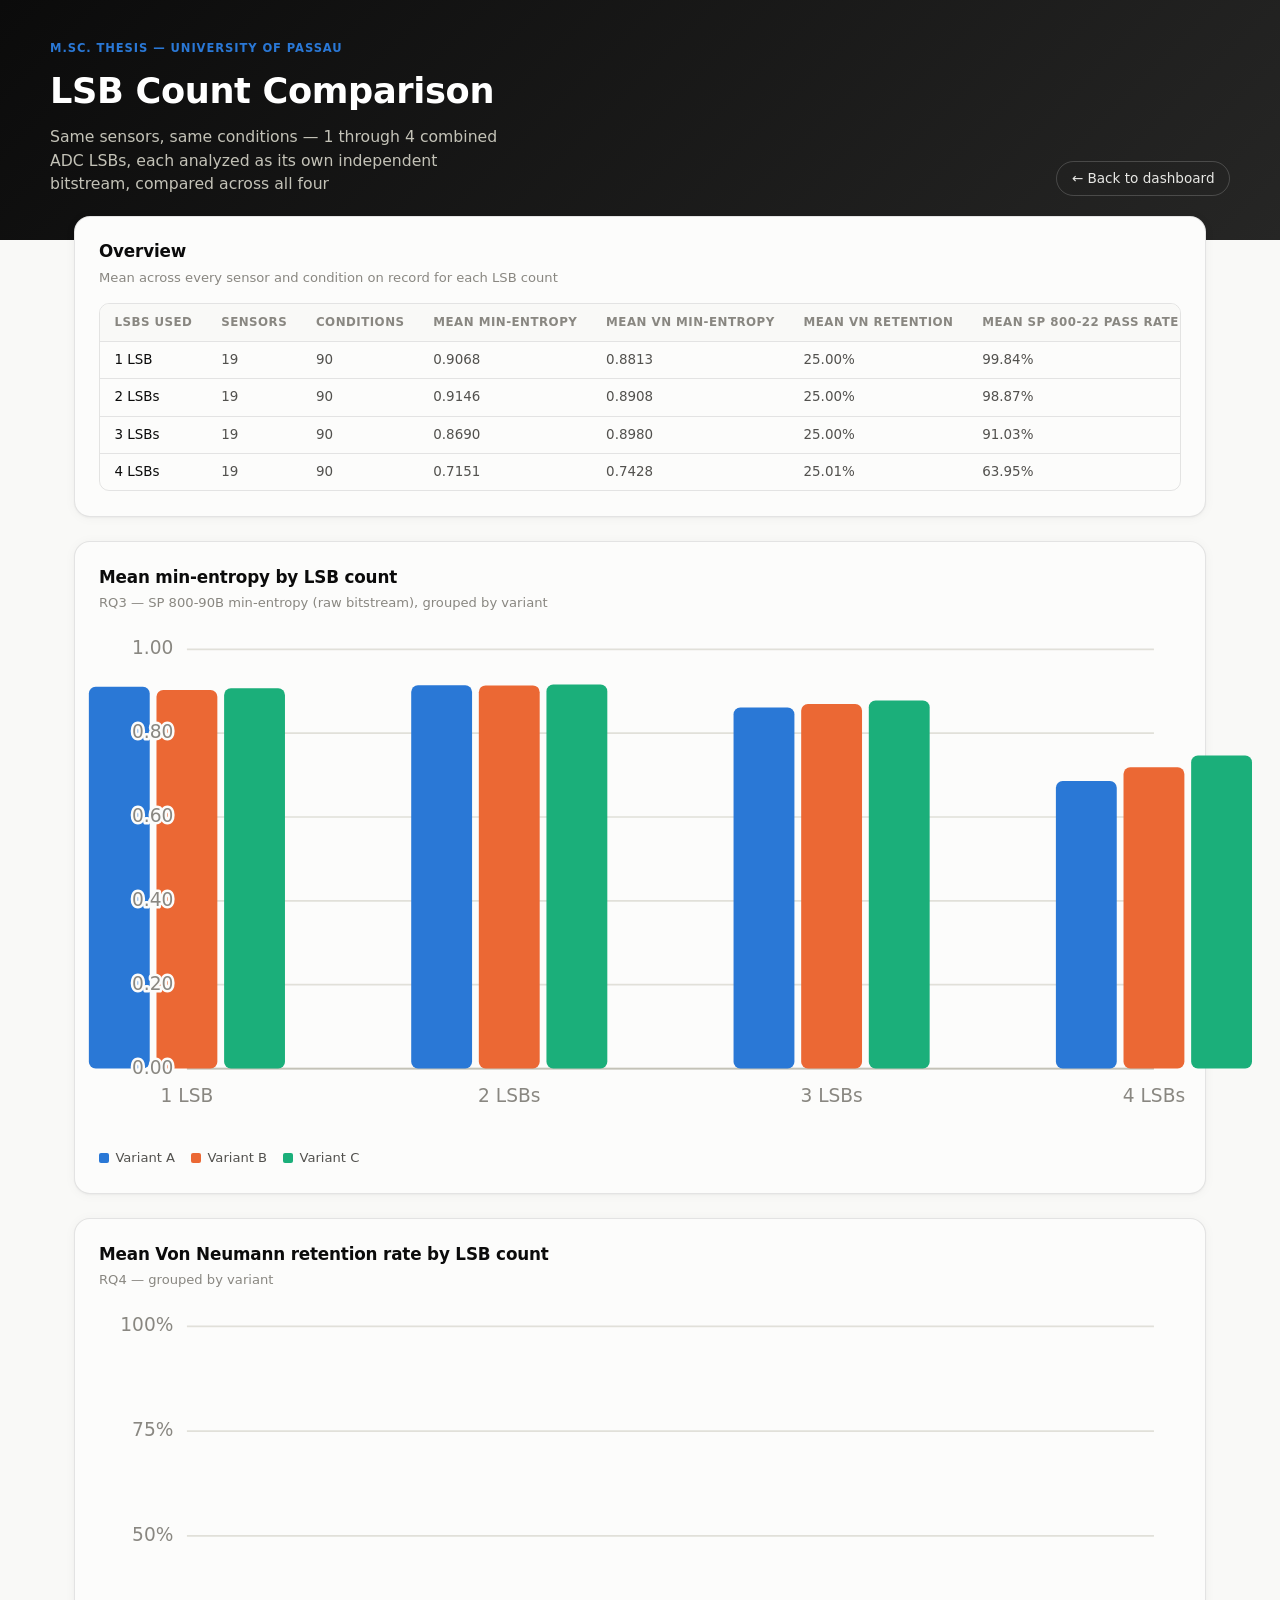
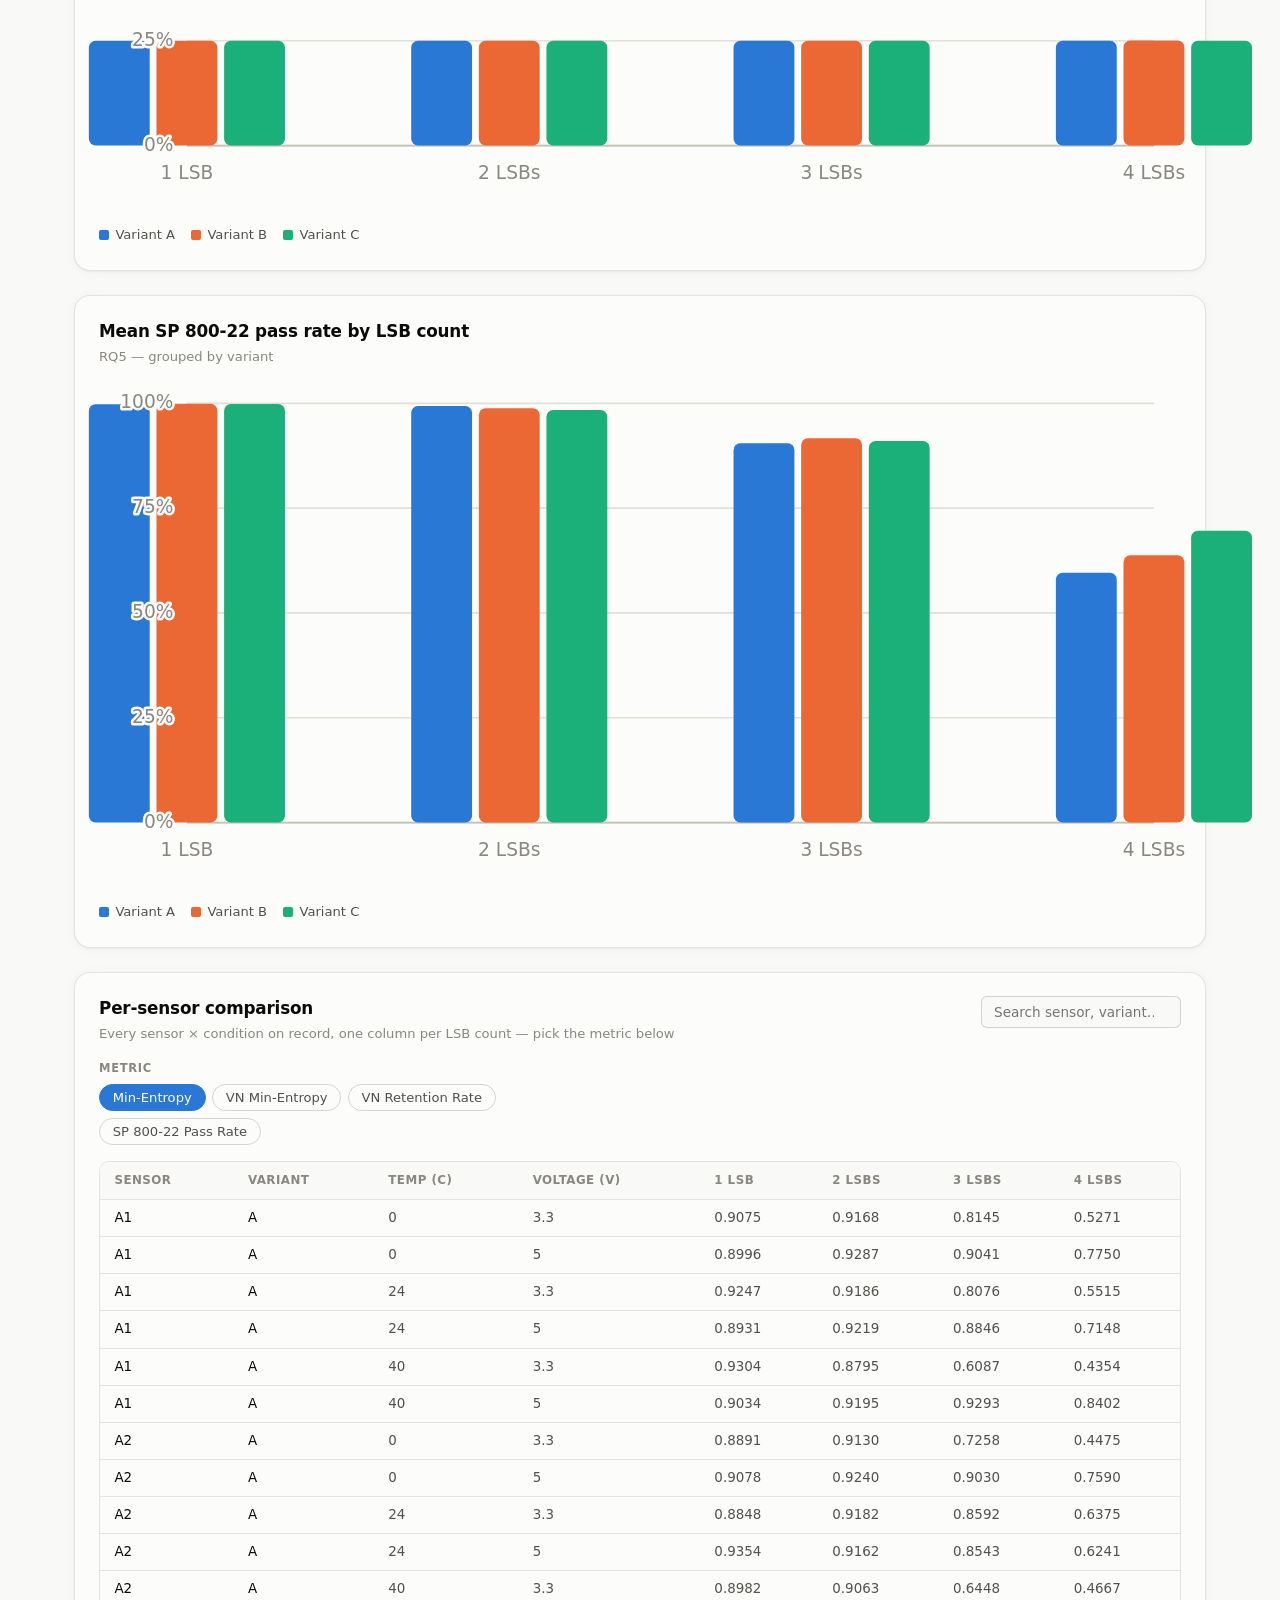
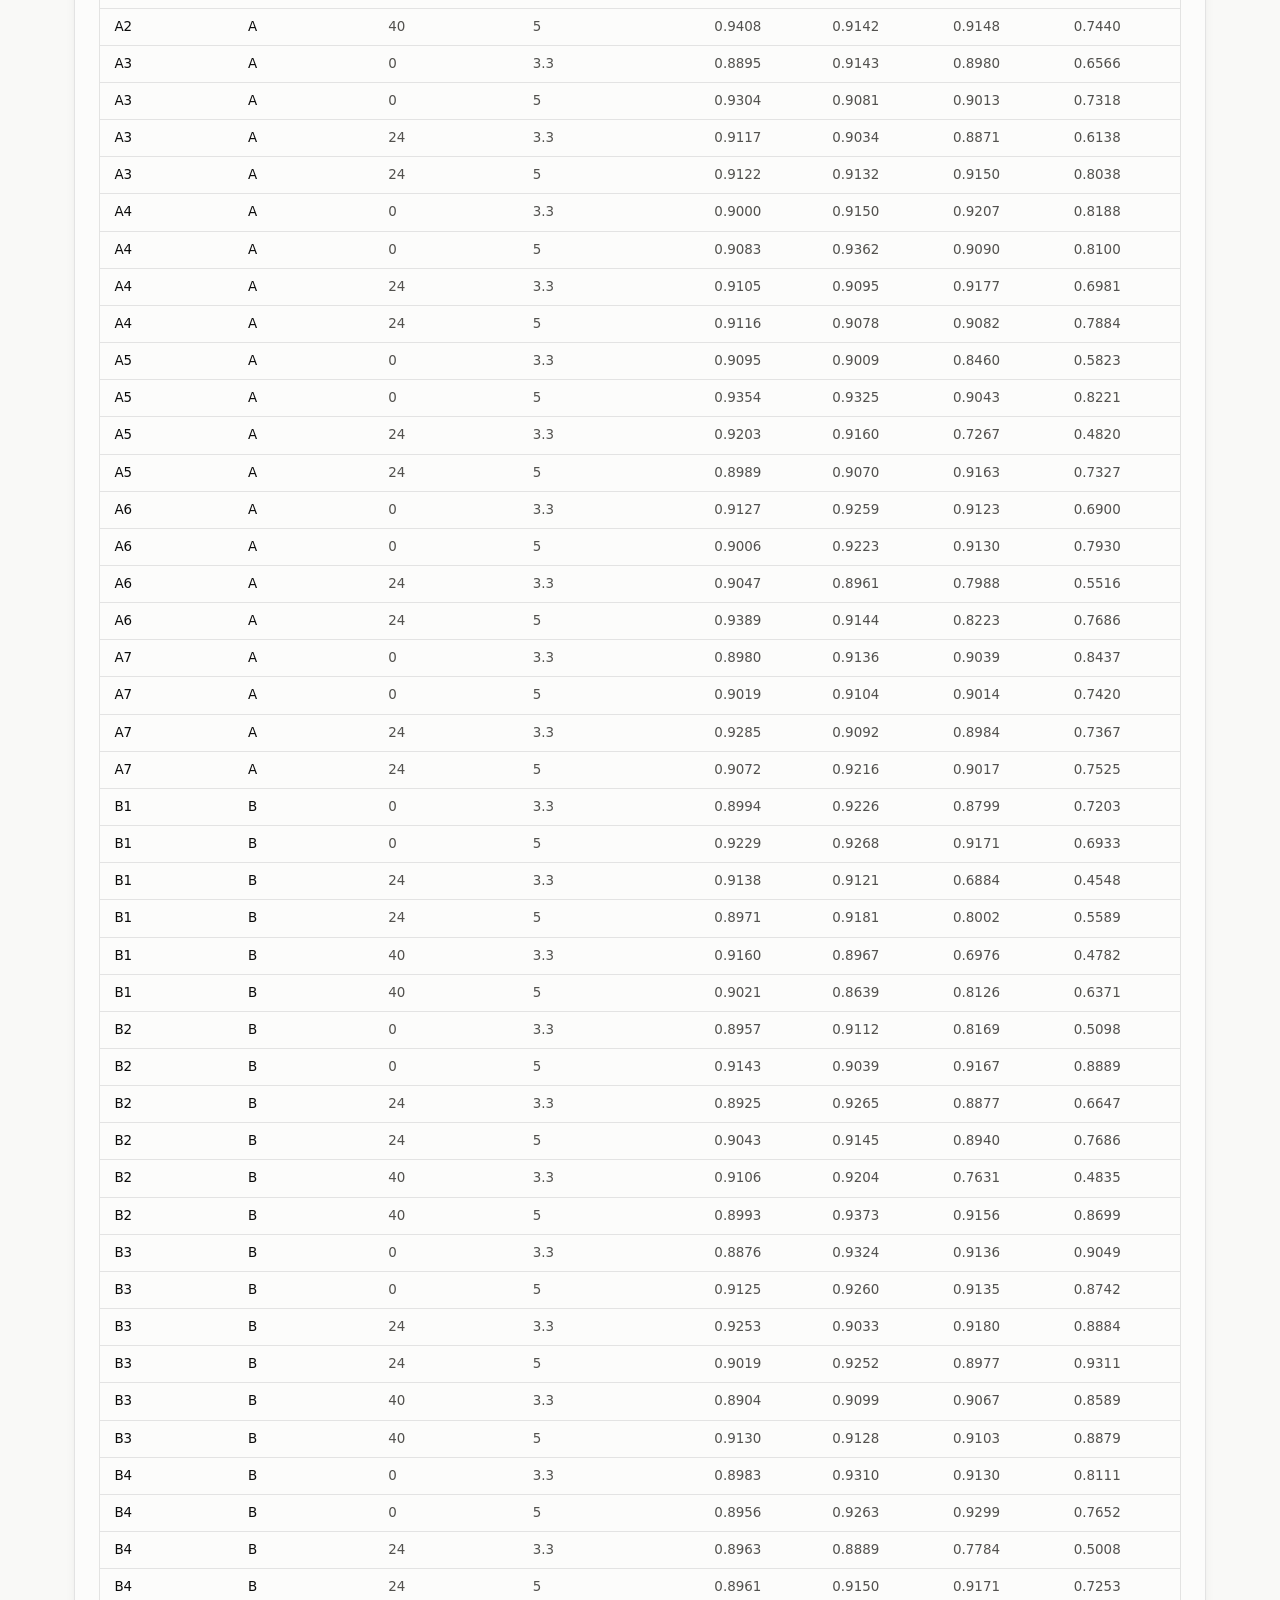
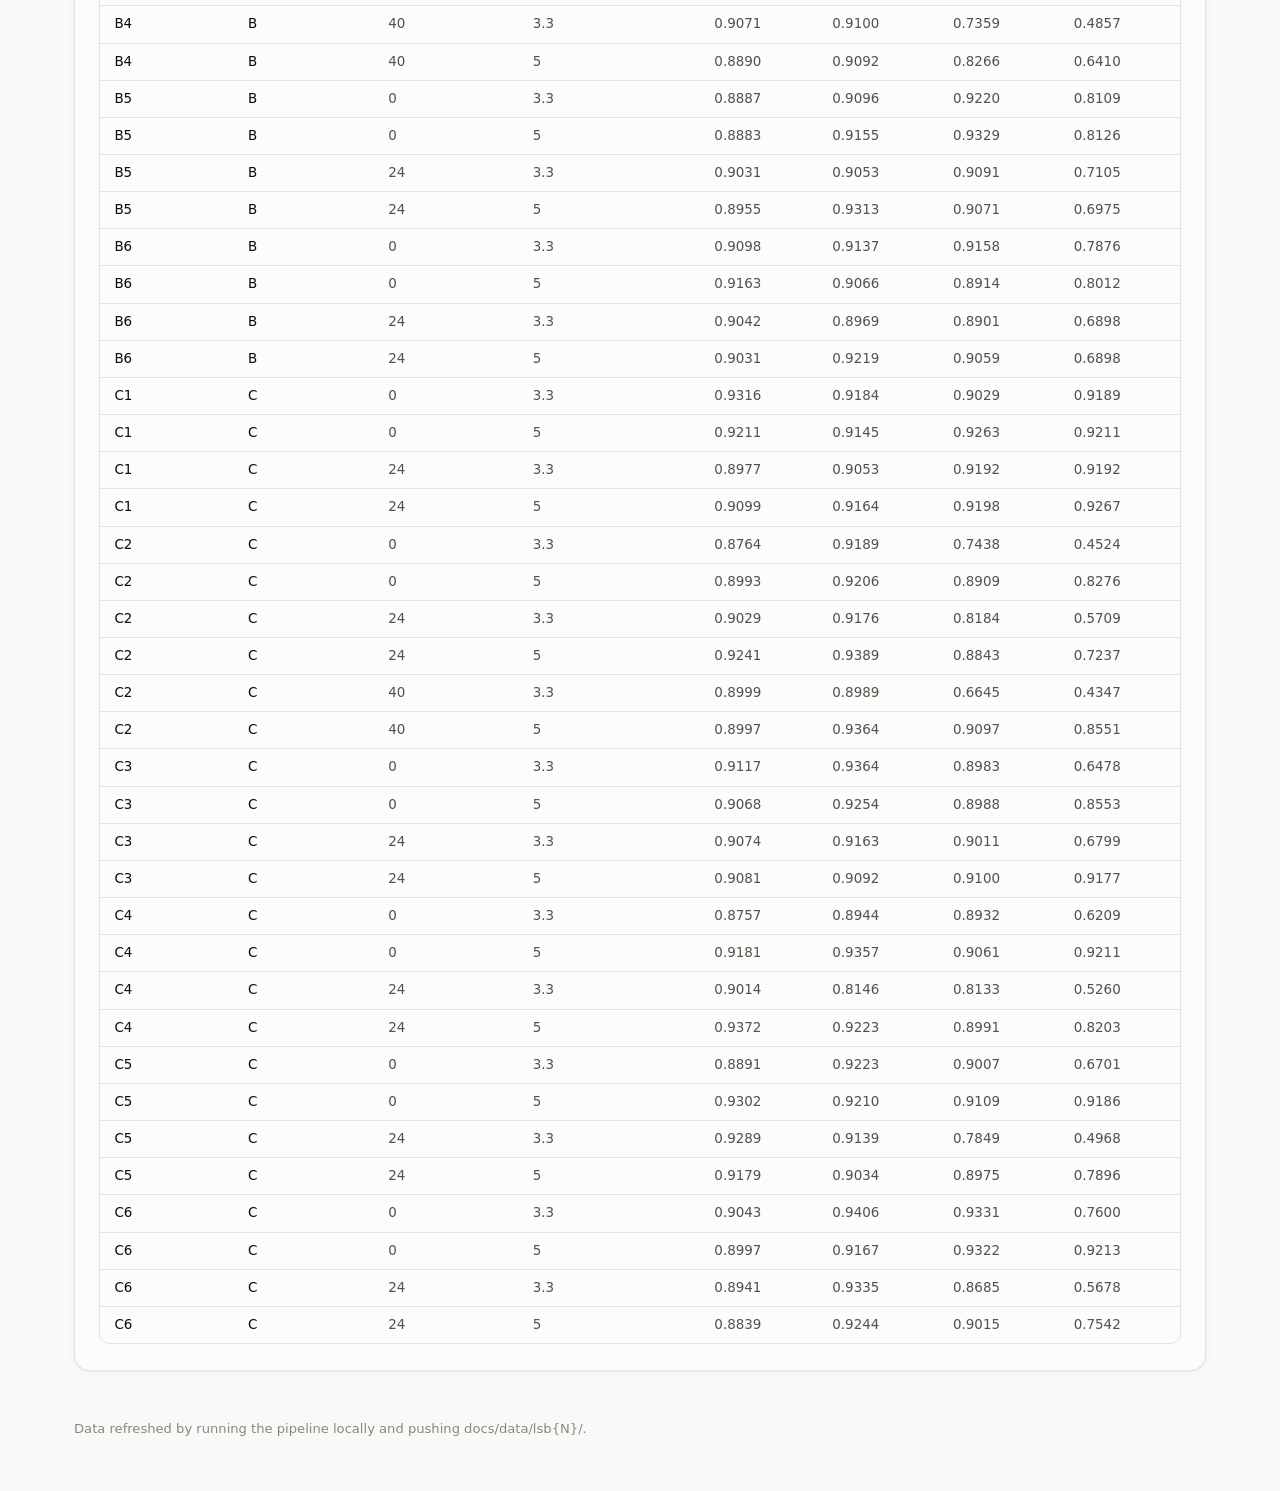
==== commit 4bc129ca: "Refactor HTML structure and improve accessibility for comparison and raw data preview pages" ====
--- a/docs/compare.html
+++ b/docs/compare.html
@@ -1,95 +1,117 @@
 <!doctype html>
 <html lang="en">
-<head>
-<meta charset="utf-8">
-<meta name="viewport" content="width=device-width, initial-scale=1">
-<title>LM35 TRNG Analysis — LSB Count Comparison</title>
-<meta name="description" content="Compare min-entropy, Von Neumann retention, and SP 800-22 pass rate across 1-4 combined ADC LSBs.">
-<link rel="stylesheet" href="styles.css">
-</head>
-<body>
+    <head>
+        <meta charset="utf-8" />
+        <meta name="viewport" content="width=device-width, initial-scale=1" />
+        <title>LM35 TRNG Analysis — LSB Count Comparison</title>
+        <meta
+            name="description"
+            content="Compare min-entropy, Von Neumann retention, and SP 800-22 pass rate across 1-4 combined ADC LSBs."
+        />
+        <link rel="stylesheet" href="styles.css" />
+    </head>
+    <body>
+        <header class="site-header">
+            <div class="header-inner">
+                <div class="header-text">
+                    <p class="eyebrow">M.Sc. Thesis — University of Passau</p>
+                    <h1>LSB Count Comparison</h1>
+                    <p class="subtitle">
+                        Same sensors, same conditions — 1 through 4 combined ADC
+                        LSBs, each analyzed as its own independent bitstream,
+                        compared across all four
+                    </p>
+                </div>
+                <nav class="header-meta">
+                    <a href="index.html">&#8592; Back to dashboard</a>
+                </nav>
+            </div>
+        </header>
 
-<header class="site-header">
-  <div class="header-inner">
-    <div class="header-text">
-      <p class="eyebrow">M.Sc. Thesis — University of Passau</p>
-      <h1>LSB Count Comparison</h1>
-      <p class="subtitle">Same sensors, same conditions — 1 through 4 combined ADC LSBs, each analyzed as its own independent bitstream, compared across all four</p>
-    </div>
-    <nav class="header-meta">
-      <a href="index.html">&#8592; Back to dashboard</a>
-      <a href="https://github.com/ViravRakholiya/lm35-trng-analysis">Source repo</a>
-    </nav>
-  </div>
-</header>
+        <main>
+            <section class="table-card">
+                <div class="card-head">
+                    <div>
+                        <h2>Overview</h2>
+                        <p class="card-sub">
+                            Mean across every sensor and condition on record for
+                            each LSB count
+                        </p>
+                    </div>
+                </div>
+                <div class="table-scroll">
+                    <table id="overview-table"></table>
+                </div>
+            </section>
 
-<main>
-  <section class="table-card">
-    <div class="card-head">
-      <div>
-        <h2>Overview</h2>
-        <p class="card-sub">Mean across every sensor and condition on record for each LSB count</p>
-      </div>
-    </div>
-    <div class="table-scroll"><table id="overview-table"></table></div>
-  </section>
+            <section class="chart-card">
+                <div class="card-head">
+                    <div>
+                        <h2>Mean min-entropy by LSB count</h2>
+                        <p class="card-sub">
+                            RQ3 — SP 800-90B min-entropy (raw bitstream),
+                            grouped by variant
+                        </p>
+                    </div>
+                </div>
+                <div class="chart-svg-wrap" id="chart-entropy-compare"></div>
+            </section>
 
-  <section class="chart-card">
-    <div class="card-head">
-      <div>
-        <h2>Mean min-entropy by LSB count</h2>
-        <p class="card-sub">RQ3 — SP 800-90B min-entropy (raw bitstream), grouped by variant</p>
-      </div>
-    </div>
-    <div class="chart-svg-wrap" id="chart-entropy-compare"></div>
-  </section>
+            <section class="chart-card">
+                <div class="card-head">
+                    <div>
+                        <h2>Mean Von Neumann retention rate by LSB count</h2>
+                        <p class="card-sub">RQ4 — grouped by variant</p>
+                    </div>
+                </div>
+                <div class="chart-svg-wrap" id="chart-retention-compare"></div>
+            </section>
 
-  <section class="chart-card">
-    <div class="card-head">
-      <div>
-        <h2>Mean Von Neumann retention rate by LSB count</h2>
-        <p class="card-sub">RQ4 — grouped by variant</p>
-      </div>
-    </div>
-    <div class="chart-svg-wrap" id="chart-retention-compare"></div>
-  </section>
+            <section class="chart-card">
+                <div class="card-head">
+                    <div>
+                        <h2>Mean SP 800-22 pass rate by LSB count</h2>
+                        <p class="card-sub">RQ5 — grouped by variant</p>
+                    </div>
+                </div>
+                <div class="chart-svg-wrap" id="chart-passrate-compare"></div>
+            </section>
 
-  <section class="chart-card">
-    <div class="card-head">
-      <div>
-        <h2>Mean SP 800-22 pass rate by LSB count</h2>
-        <p class="card-sub">RQ5 — grouped by variant</p>
-      </div>
-    </div>
-    <div class="chart-svg-wrap" id="chart-passrate-compare"></div>
-  </section>
+            <section class="table-card">
+                <div class="card-head">
+                    <div>
+                        <h2>Per-sensor comparison</h2>
+                        <p class="card-sub">
+                            Every sensor &times; condition on record, one column
+                            per LSB count — pick the metric below
+                        </p>
+                    </div>
+                    <div class="table-tools">
+                        <input
+                            type="search"
+                            id="pivot-search"
+                            placeholder="Search sensor, variant…"
+                        />
+                    </div>
+                </div>
+                <div class="filter-group" style="margin-bottom: 1rem">
+                    <span class="filter-group-label">Metric</span>
+                    <div class="pill-row" id="metric-switch"></div>
+                </div>
+                <div class="table-scroll"><table id="pivot-table"></table></div>
+            </section>
+        </main>
 
-  <section class="table-card">
-    <div class="card-head">
-      <div>
-        <h2>Per-sensor comparison</h2>
-        <p class="card-sub">Every sensor &times; condition on record, one column per LSB count — pick the metric below</p>
-      </div>
-      <div class="table-tools">
-        <input type="search" id="pivot-search" placeholder="Search sensor, variant…">
-      </div>
-    </div>
-    <div class="filter-group" style="margin-bottom: 1rem;">
-      <span class="filter-group-label">Metric</span>
-      <div class="pill-row" id="metric-switch"></div>
-    </div>
-    <div class="table-scroll"><table id="pivot-table"></table></div>
-  </section>
-</main>
+        <footer class="site-footer">
+            <p>
+                Data refreshed by running the pipeline locally and pushing
+                docs/data/lsb{N}/.
+            </p>
+        </footer>
 
-<footer class="site-footer">
-  <p>Data refreshed by running the pipeline locally and pushing docs/data/lsb{N}/. See the
-    <a href="https://github.com/ViravRakholiya/lm35-trng-analysis">source repository</a> for the full pipeline.</p>
-</footer>
+        <div id="tooltip" class="tooltip" hidden></div>
 
-<div id="tooltip" class="tooltip" hidden></div>
-
-<script src="chart-utils.js"></script>
-<script src="compare.js"></script>
-</body>
+        <script src="chart-utils.js"></script>
+        <script src="compare.js"></script>
+    </body>
 </html>
